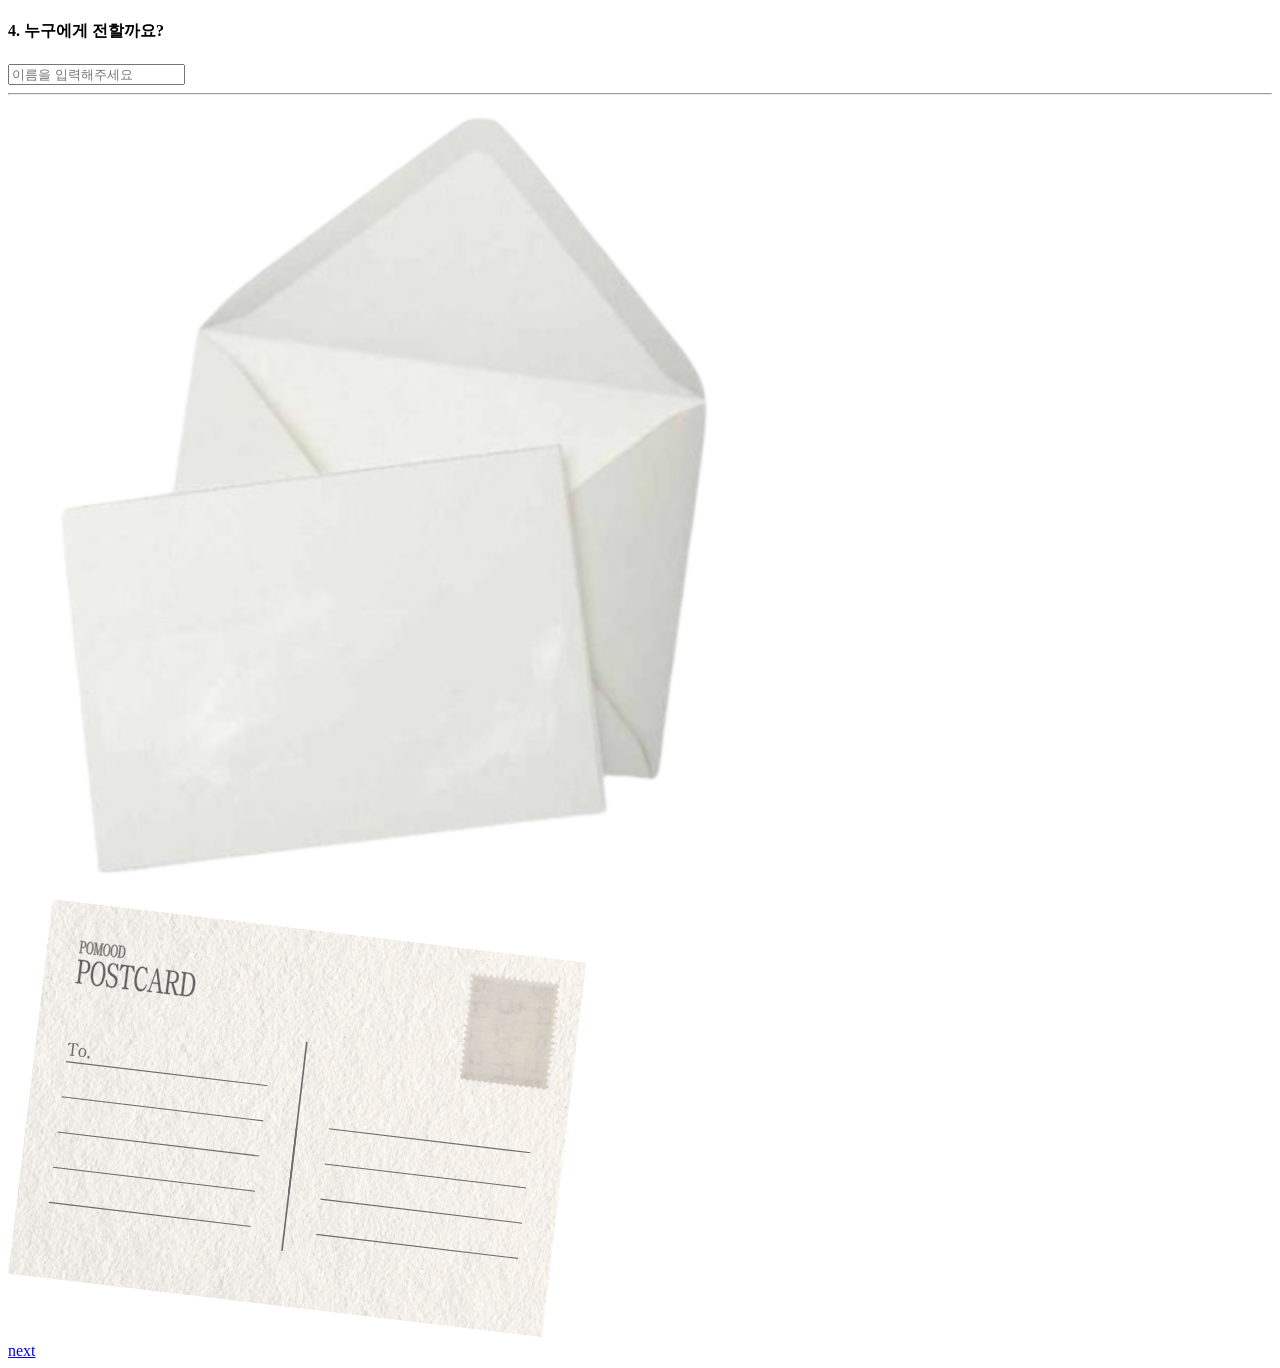
==== html/page4.html @ 4d22d2d4 "4번 화면 커밋입니다" ====
<!doctype html>
<html lang="ko">
  <head>
    <meta charset="UTF-8" />
    <meta name="viewport" content="width=device-width, initial-scale=1.0" />
    <title>Pomood</title>
    <link rel="stylesheet" href="../css/page4.css" />
  </head>
  <body>
    <div class="latter">
      <div class = "text1">
          <h4>4. 누구에게 전할까요?</h4>
      </div>

      <div class = "text2">
        <input type="text" class="input" placeholder="이름을 입력해주세요" />
      </div>
      <hr>

      <div class = "latterimg">
        <img src="../사진/편지지.svg" />
      </div>
      
      <div class = "latterimg2">
        <img src="../사진/편지지지.svg" />
      </div>
      <div class = next>
      <a href="second.html">next</a>
    </div>

    </div>

  
    
    
    <script src="../js/script.js"></script>
  </body>
</html>
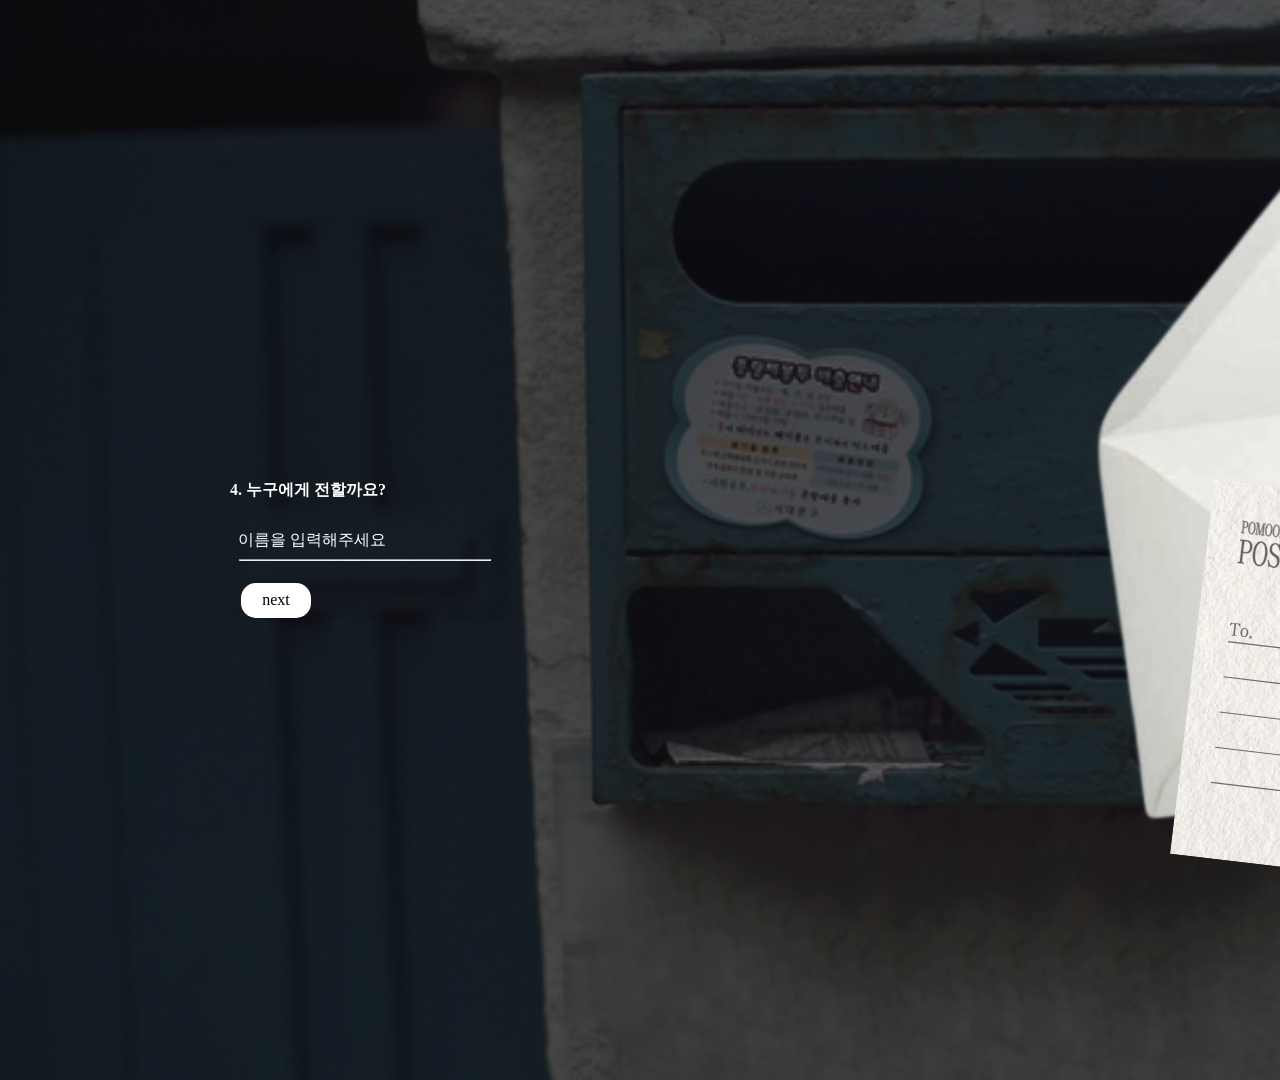
==== commit 7da85fca: "3번 페이지 추가" ====
--- a/html/page4.html
+++ b/html/page4.html
@@ -18,11 +18,11 @@
       <hr>
 
       <div class = "latterimg">
-        <img src="../사진/편지지.svg" />
+        <img src="../assets/편지지.svg" />
       </div>
       
       <div class = "latterimg2">
-        <img src="../사진/편지지지.svg" />
+        <img src="../assets/편지지지.svg" />
       </div>
       <div class = next>
       <a href="second.html">next</a>
--- a/css/page4.css
+++ b/css/page4.css
@@ -0,0 +1,83 @@
+body {
+  width: 1920px;
+  height: 1080px;
+  margin: 0;
+
+  background-size : cover;
+  background-image : url('../assets/배겨.svg');
+  background-repeat : no-repeat;
+}
+  
+.latter {
+  width: 1920px;
+  height: 1080px;
+  display: flex;
+  align-items: center;
+}
+
+.text1 {
+  margin-left: 230px;
+  margin-bottom: 100px;
+  color: #fff;
+}
+
+.text2 {
+  color: #fff;
+  margin-left: -150px;
+}
+
+.latterimg {
+  margin-left: 1000px; 
+  transform: scaleX(-1);
+  position: absolute;
+  z-index: 0;
+}
+
+.latterimg2 {
+  margin-left: 1170px; 
+  margin-top: 320px;
+  position: absolute;
+  z-index: 1;
+}
+
+.input {
+  border: none;
+  outline: none;
+  background: none;
+  color: #fff;
+}
+
+.input::placeholder {
+  color: #fff;
+  font-size: 16px;
+}
+
+hr {
+  width: 250px;
+  height: 0.4px;
+  background-color: #fff;
+  margin: 0;
+  margin-left: -170px;
+  margin-top: 40px;
+}
+
+.next {
+  background-color: #fff;
+  width: 50px;
+  height: 15px;
+  padding: 10px;
+  margin-top: 120px;
+  margin-left: -250px;
+  border-radius: 15px;
+
+  /*가운데 정렬*/
+  display: flex;
+  justify-content: center;
+  align-items: center;
+}
+
+a {
+  text-decoration: none;
+  color: #000;
+}
+
